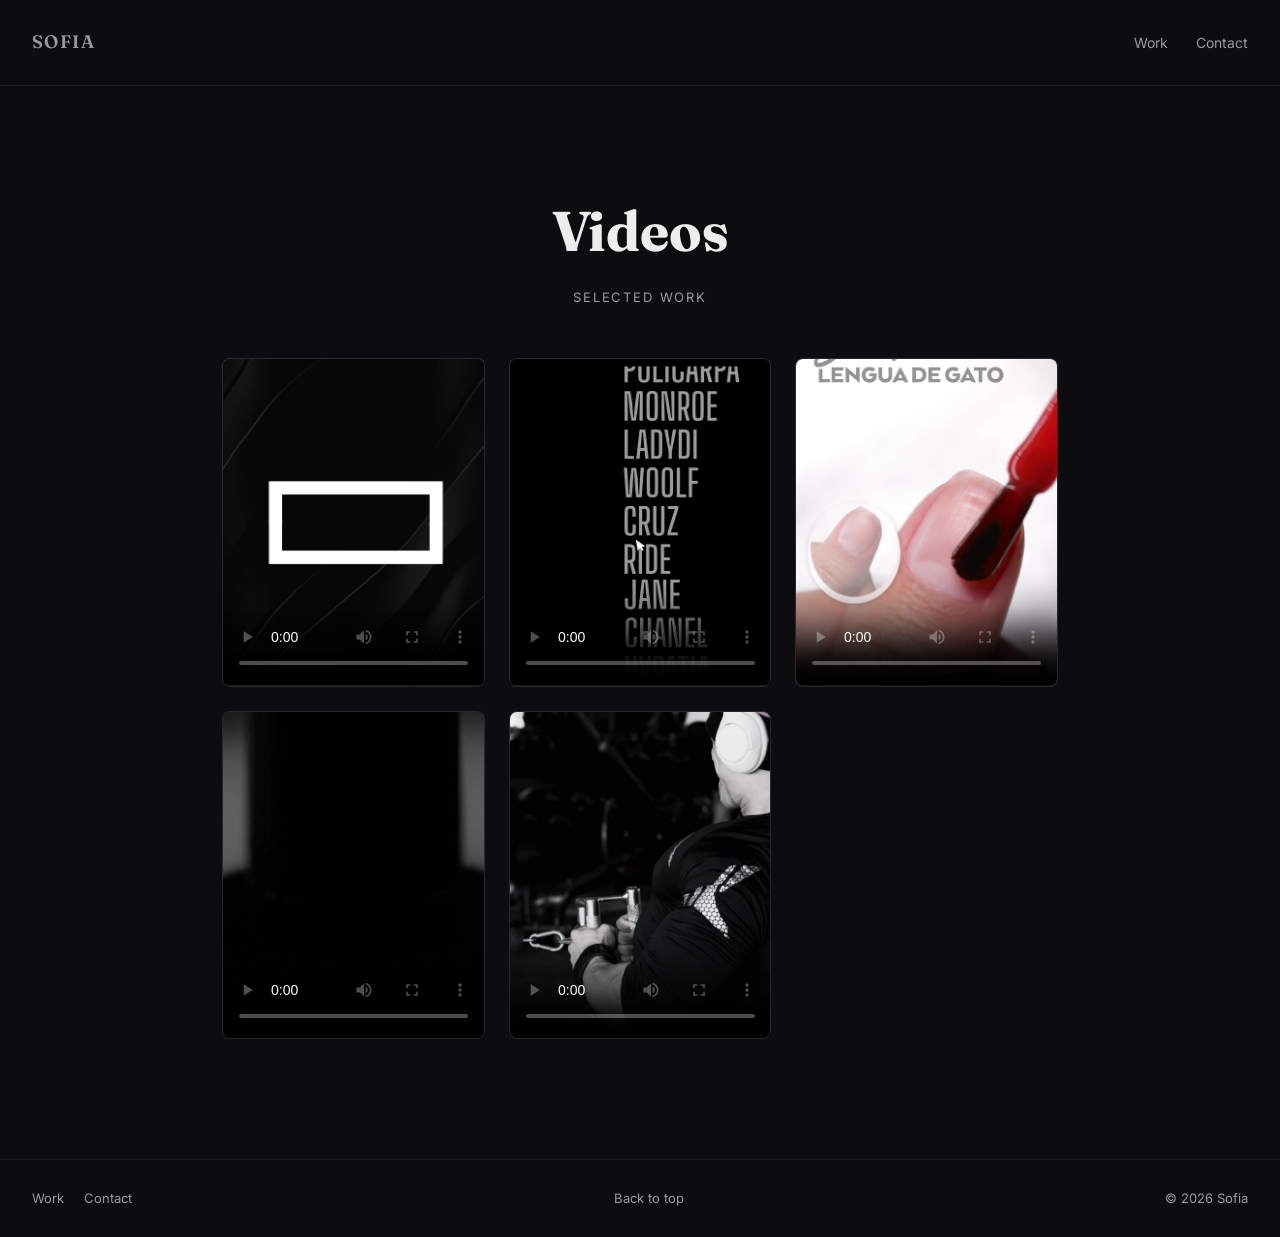
==== work/videos.html @ 0901c849 "Add files via upload" ====
<!DOCTYPE html>
<html lang="en">
<head>
<meta charset="UTF-8">
<meta name="viewport" content="width=device-width, initial-scale=1.0">
<title>Videos — Sofia</title>
<link rel="icon" type="image/svg+xml" href="../assets/favicon.svg">
<link rel="preconnect" href="https://fonts.googleapis.com">
<link rel="preconnect" href="https://fonts.gstatic.com" crossorigin>
<link href="https://fonts.googleapis.com/css2?family=Fraunces:wght@500;600;700&family=Inter:wght@400;500;600&display=swap" rel="stylesheet">
<link rel="stylesheet" href="../assets/css/styles.css">
</head>
<body id="top">

<header class="nav">
  <a href="../index.html" class="wordmark">SOFIA</a>
  <ul>
    <li><a href="../index.html#work">Work</a></li>
    <li><a href="../contact.html">Contact</a></li>
  </ul>
</header>

<div class="page-header">
  <h1>Videos</h1>
  <p>Selected Work</p>
</div>

<div class="grid-placeholder">

  <div class="work-card">
    <video controls playsinline preload="metadata" poster="../assets/img/animacion-expectativa-final-poster.jpg">
      <source src="../assets/video/animacion-expectativa-final.mp4" type="video/mp4">
    </video>
    <button class="expand-btn" data-src="../assets/video/animacion-expectativa-final.mp4" aria-label="Expand video">
      <svg width="16" height="16" viewBox="0 0 24 24" fill="none" stroke="currentColor" stroke-width="2" stroke-linecap="round" stroke-linejoin="round"><path d="M8 3H3v5M16 3h5v5M21 16v5h-5M3 16v5h5"/></svg>
    </button>
  </div>

  <div class="work-card">
    <video controls playsinline preload="metadata" poster="../assets/img/animacion-letras-lanzamiento-poster.jpg">
      <source src="../assets/video/animacion-letras-lanzamiento.mp4" type="video/mp4">
    </video>
    <button class="expand-btn" data-src="../assets/video/animacion-letras-lanzamiento.mp4" aria-label="Expand video">
      <svg width="16" height="16" viewBox="0 0 24 24" fill="none" stroke="currentColor" stroke-width="2" stroke-linecap="round" stroke-linejoin="round"><path d="M8 3H3v5M16 3h5v5M21 16v5h-5M3 16v5h5"/></svg>
    </button>
  </div>

  <div class="work-card">
    <video controls playsinline preload="metadata" poster="../assets/img/video-brocha-de-gato-poster.jpg">
      <source src="../assets/video/video-brocha-de-gato.mp4" type="video/mp4">
    </video>
    <button class="expand-btn" data-src="../assets/video/video-brocha-de-gato.mp4" aria-label="Expand video">
      <svg width="16" height="16" viewBox="0 0 24 24" fill="none" stroke="currentColor" stroke-width="2" stroke-linecap="round" stroke-linejoin="round"><path d="M8 3H3v5M16 3h5v5M21 16v5h-5M3 16v5h5"/></svg>
    </button>
  </div>

  <div class="work-card">
    <video controls playsinline preload="metadata" poster="../assets/img/video-expectativa-luces-final-poster.jpg">
      <source src="../assets/video/video-expectativa-luces-final.mp4" type="video/mp4">
    </video>
    <button class="expand-btn" data-src="../assets/video/video-expectativa-luces-final.mp4" aria-label="Expand video">
      <svg width="16" height="16" viewBox="0 0 24 24" fill="none" stroke="currentColor" stroke-width="2" stroke-linecap="round" stroke-linejoin="round"><path d="M8 3H3v5M16 3h5v5M21 16v5h-5M3 16v5h5"/></svg>
    </button>
  </div>

  <div class="work-card">
    <video controls playsinline preload="metadata" poster="../assets/img/video-final-poster.jpg">
      <source src="../assets/video/video-final.mp4" type="video/mp4">
    </video>
    <button class="expand-btn" data-src="../assets/video/video-final.mp4" aria-label="Expand video">
      <svg width="16" height="16" viewBox="0 0 24 24" fill="none" stroke="currentColor" stroke-width="2" stroke-linecap="round" stroke-linejoin="round"><path d="M8 3H3v5M16 3h5v5M21 16v5h-5M3 16v5h5"/></svg>
    </button>
  </div>

</div>

<footer>
  <nav>
    <a href="../index.html#work">Work</a>
    <a href="../contact.html">Contact</a>
  </nav>
  <a href="#top">Back to top</a>
  <span>© 2026 Sofia</span>
</footer>

<script src="../assets/js/lightbox.js" defer></script>
</body>
</html>
---- assets/css/styles.css ----
:root {
  --bg: #0D0D0F;
  --text: #EDEDED;
  --text-secondary: #9A9A9E;
  --accent: #D6A45C;
  --border: rgba(255,255,255,0.08);
}

* { box-sizing: border-box; margin: 0; padding: 0; }

html { scroll-behavior: smooth; }

body {
  background: var(--bg);
  color: var(--text);
  font-family: 'Inter', -apple-system, BlinkMacSystemFont, "Segoe UI", sans-serif;
  font-size: 16px;
  line-height: 1.6;
  -webkit-font-smoothing: antialiased;
}

h1, h2, .wordmark {
  font-family: 'Fraunces', Georgia, serif;
}

a { color: inherit; text-decoration: none; }

/* NAV */
.nav {
  display: flex;
  justify-content: space-between;
  align-items: center;
  padding: 28px 32px;
  border-bottom: 1px solid var(--border);
}
.nav .wordmark {
  font-size: 18px;
  letter-spacing: 0.08em;
  font-weight: 600;
}
.nav ul { display: flex; gap: 28px; list-style: none; }
.nav a { font-size: 14px; color: var(--text-secondary); transition: color .2s; }
.nav a:hover { color: var(--accent); }

/* HERO */
.hero {
  padding: 120px 32px 90px;
  max-width: 800px;
  margin: 0 auto;
  text-align: center;
}
.kicker {
  font-size: 12px;
  letter-spacing: 0.18em;
  text-transform: uppercase;
  color: var(--accent);
  margin-bottom: 18px;
}
.hero h1 {
  font-size: clamp(48px, 8vw, 88px);
  font-weight: 600;
  margin-bottom: 24px;
}
.hero .intro {
  font-size: 17px;
  color: var(--text-secondary);
  max-width: 52ch;
  margin: 0 auto;
}

/* WORK LIST */
.work-section { padding: 40px 32px 120px; }
.section-label {
  font-size: 12px;
  letter-spacing: 0.18em;
  text-transform: uppercase;
  color: var(--text-secondary);
  text-align: center;
  margin-bottom: 36px;
}
.categories {
  list-style: none;
  max-width: 700px;
  margin: 0 auto;
  border-top: 1px solid var(--border);
}
.categories li { border-bottom: 1px solid var(--border); }
.categories a {
  display: flex;
  justify-content: space-between;
  align-items: center;
  padding: 26px 6px;
  font-family: 'Fraunces', serif;
  font-size: 26px;
  transition: color .2s, padding-left .2s;
}
.categories a:hover { color: var(--accent); padding-left: 10px; }
.categories a .arrow { font-size: 16px; opacity: 0; transition: opacity .2s; }
.categories a:hover .arrow { opacity: 1; }

/* CATEGORY PAGE */
.page-header { padding: 100px 32px 50px; text-align: center; }
.page-header h1 { font-size: clamp(36px, 6vw, 56px); margin-bottom: 12px; }
.page-header p {
  color: var(--text-secondary);
  font-size: 13px;
  letter-spacing: 0.14em;
  text-transform: uppercase;
}

.grid-placeholder {
  max-width: 900px;
  margin: 0 auto 120px;
  padding: 0 32px;
  display: grid;
  grid-template-columns: repeat(auto-fit, minmax(260px, 1fr));
  gap: 24px;
}
.placeholder-card {
  position: relative;
  aspect-ratio: 4/5;
  border: 1px solid var(--border);
  border-radius: 8px;
  overflow: hidden;
  background: #17171a;
}
.placeholder-card img {
  width: 100%;
  height: 100%;
  object-fit: cover;
  display: block;
  filter: grayscale(15%) brightness(0.82);
  transition: filter .3s, transform .3s;
}
.placeholder-card:hover img {
  filter: grayscale(0%) brightness(0.95);
  transform: scale(1.03);
}
.placeholder-card .tag {
  position: absolute;
  bottom: 0; left: 0; right: 0;
  padding: 12px 14px;
  background: linear-gradient(to top, rgba(0,0,0,0.85), transparent);
  font-size: 10.5px;
  letter-spacing: 0.08em;
  text-transform: uppercase;
  color: var(--accent);
}

/* REAL WORK CARD */
.work-card {
  position: relative;
  aspect-ratio: 4/5;
  border: 1px solid var(--border);
  border-radius: 8px;
  overflow: hidden;
  background: #17171a;
}
.work-card img,
.work-card video {
  width: 100%;
  height: 100%;
  object-fit: cover;
  display: block;
  transition: transform .3s;
}
.work-card:hover img {
  transform: scale(1.03);
}

.grid-placeholder img { cursor: zoom-in; }

.expand-btn {
  position: absolute;
  top: 10px;
  right: 10px;
  width: 32px;
  height: 32px;
  border-radius: 50%;
  background: rgba(0,0,0,0.55);
  border: none;
  color: var(--text);
  display: flex;
  align-items: center;
  justify-content: center;
  cursor: pointer;
  opacity: 0;
  transition: opacity .2s, background .2s, color .2s;
  z-index: 2;
}
.work-card:hover .expand-btn,
.work-card:focus-within .expand-btn {
  opacity: 1;
}
.expand-btn:hover {
  background: var(--accent);
  color: #0D0D0F;
}

/* LIGHTBOX */
.lightbox-overlay {
  position: fixed;
  inset: 0;
  background: rgba(0,0,0,0.92);
  display: none;
  align-items: center;
  justify-content: center;
  z-index: 1000;
  padding: 40px;
}
.lightbox-overlay.active { display: flex; }
.lightbox-content {
  max-width: 90vw;
  max-height: 90vh;
  display: flex;
}
.lightbox-content img,
.lightbox-content video {
  max-width: 90vw;
  max-height: 90vh;
  object-fit: contain;
  border-radius: 4px;
  box-shadow: 0 20px 60px rgba(0,0,0,0.5);
  cursor: default;
}
.lightbox-close {
  position: absolute;
  top: 24px;
  right: 32px;
  background: none;
  border: none;
  color: var(--text);
  font-size: 34px;
  line-height: 1;
  cursor: pointer;
  font-family: 'Inter', sans-serif;
}
.lightbox-close:hover { color: var(--accent); }

/* CONTACT */
.contact-section { padding: 120px 32px; max-width: 600px; margin: 0 auto; text-align: center; }
.contact-section h1 { font-size: clamp(36px, 6vw, 56px); margin-bottom: 32px; }
.contact-list { list-style: none; display: flex; flex-direction: column; gap: 14px; }
.contact-list a { font-size: 18px; }
.contact-list a:hover { color: var(--accent); }

/* FOOTER */
footer {
  border-top: 1px solid var(--border);
  padding: 28px 32px;
  display: flex;
  justify-content: space-between;
  align-items: center;
  font-size: 13px;
  color: var(--text-secondary);
  flex-wrap: wrap;
  gap: 12px;
}
footer nav { display: flex; gap: 20px; }
footer a:hover { color: var(--accent); }

@media (max-width: 600px) {
  .nav { flex-direction: column; gap: 16px; align-items: flex-start; }
  .categories a { font-size: 20px; }
}
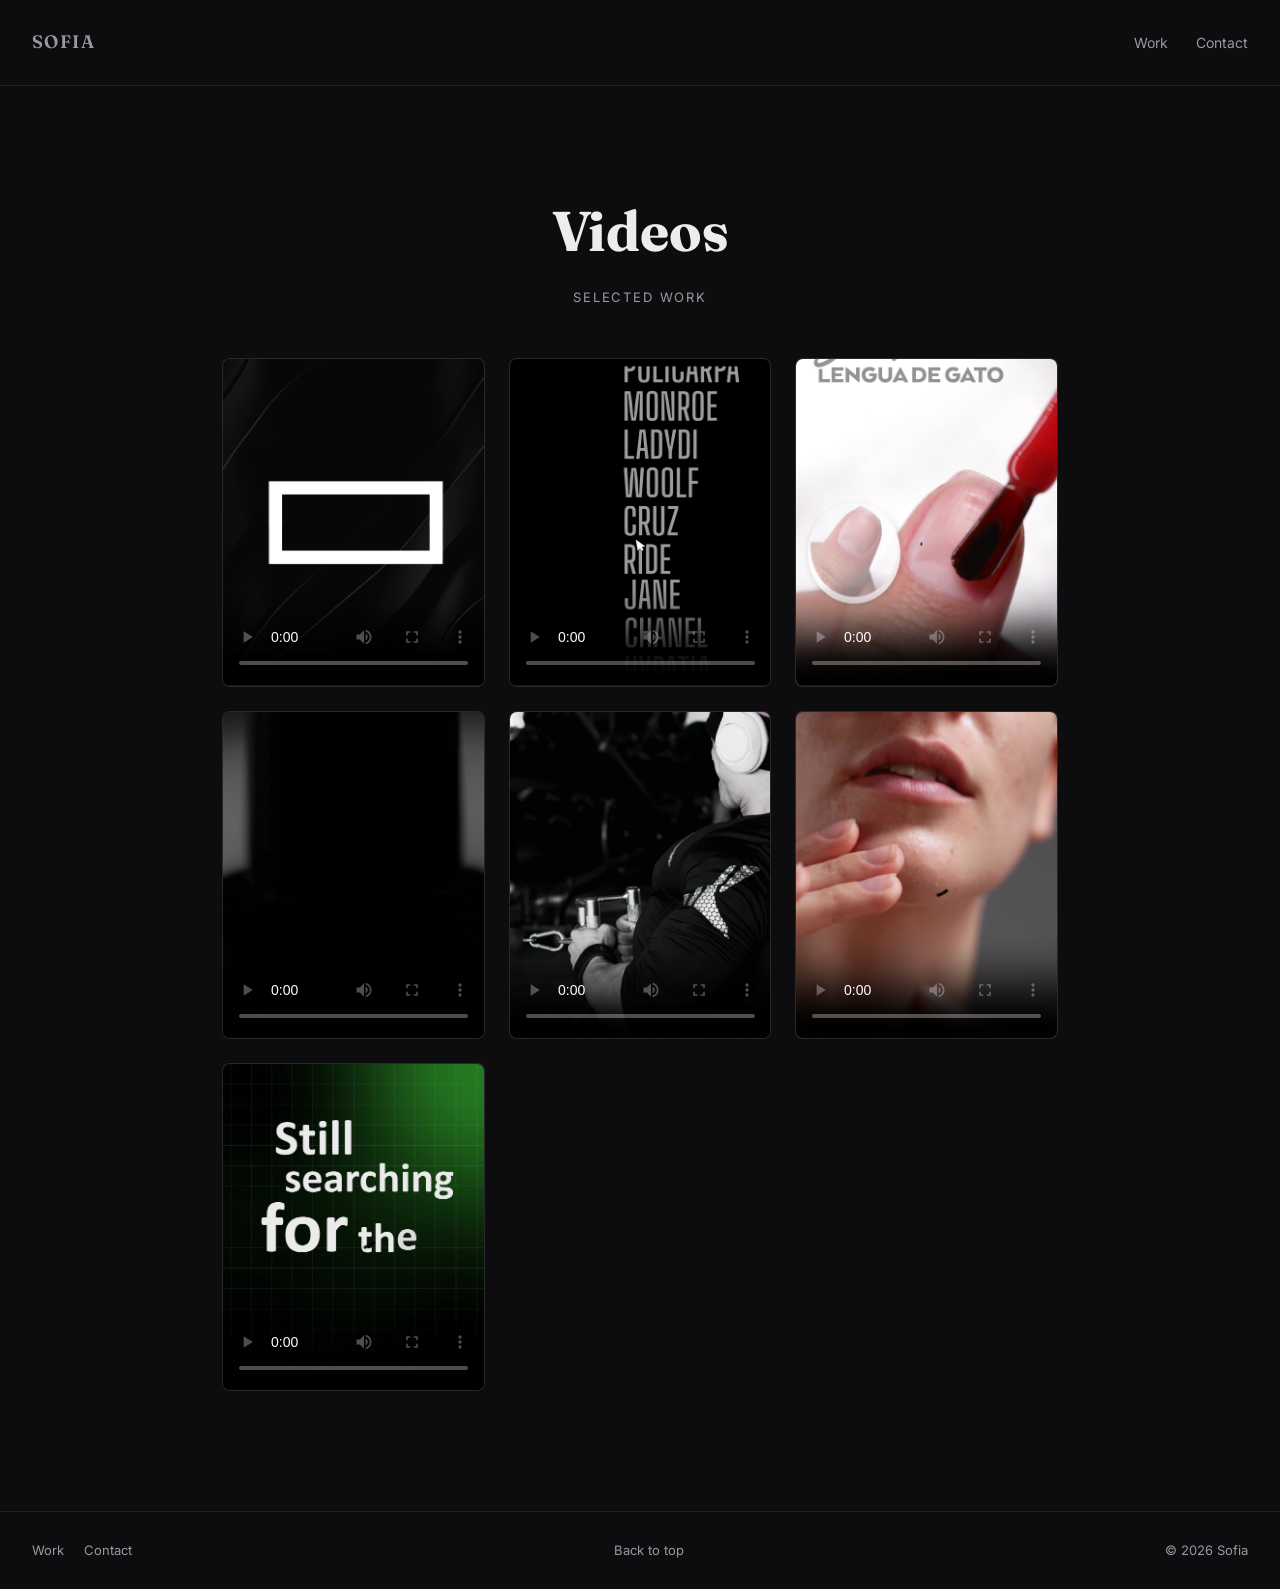
==== commit 84e509f4: "Add files via upload" ====
--- a/work/videos.html
+++ b/work/videos.html
@@ -72,6 +72,24 @@
     </button>
   </div>
 
+  <div class="work-card">
+    <video controls playsinline preload="metadata" poster="../assets/img/trial-1-gopure-poster.jpg">
+      <source src="../assets/video/trial-1-gopure.mp4" type="video/mp4">
+    </video>
+    <button class="expand-btn" data-src="../assets/video/trial-1-gopure.mp4" aria-label="Expand video">
+      <svg width="16" height="16" viewBox="0 0 24 24" fill="none" stroke="currentColor" stroke-width="2" stroke-linecap="round" stroke-linejoin="round"><path d="M8 3H3v5M16 3h5v5M21 16v5h-5M3 16v5h5"/></svg>
+    </button>
+  </div>
+
+  <div class="work-card">
+    <video controls playsinline preload="metadata" poster="../assets/img/trial-2-prose-poster.jpg">
+      <source src="../assets/video/trial-2-prose.mp4" type="video/mp4">
+    </video>
+    <button class="expand-btn" data-src="../assets/video/trial-2-prose.mp4" aria-label="Expand video">
+      <svg width="16" height="16" viewBox="0 0 24 24" fill="none" stroke="currentColor" stroke-width="2" stroke-linecap="round" stroke-linejoin="round"><path d="M8 3H3v5M16 3h5v5M21 16v5h-5M3 16v5h5"/></svg>
+    </button>
+  </div>
+
 </div>
 
 <footer>
